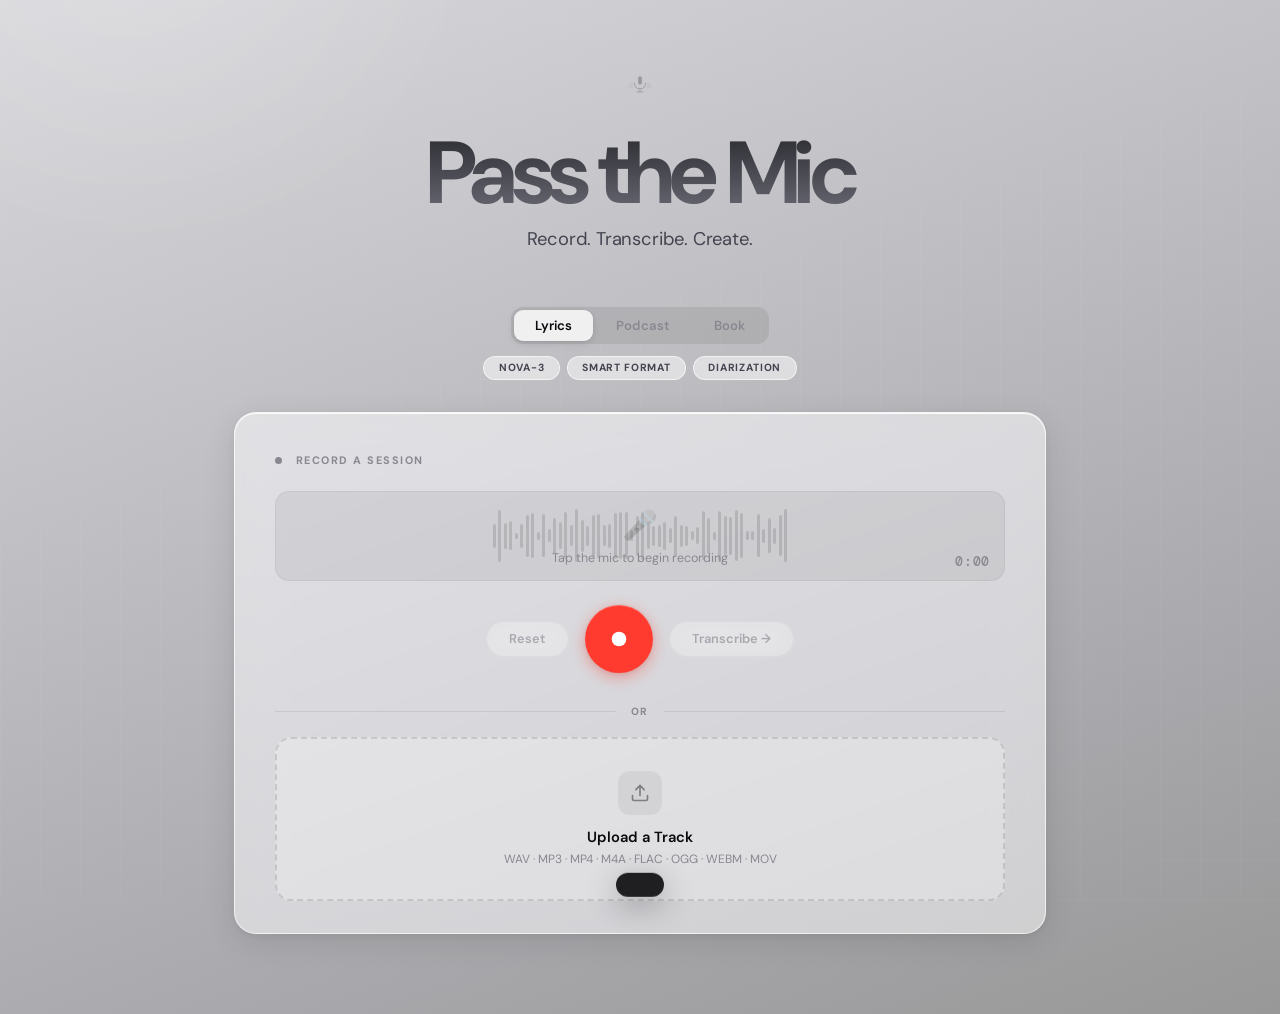
==== index.html @ ef10267d "Migrate to fast api and update styling" ====
<!DOCTYPE html>
<html>
<head>
<meta charset="utf-8">
<meta name="viewport" content="width=device-width, initial-scale=1">
<title>Pass the Mic</title>
<style>
  @import url('https://fonts.googleapis.com/css2?family=DM+Sans:wght@300;400;500;600;700&family=DM+Mono:wght@400;500&display=swap');

  * { box-sizing: border-box; margin: 0; padding: 0; }

  :root {
    --chrome-bg: linear-gradient(160deg, #d8d8dc 0%, #c8c8cc 25%, #b8b8bc 50%, #a8a8ac 75%, #989898 100%);
    --chrome-surface: rgba(255,255,255,0.55);
    --chrome-surface-2: rgba(255,255,255,0.35);
    --chrome-border: rgba(255,255,255,0.7);
    --chrome-border-2: rgba(255,255,255,0.3);
    --chrome-shadow: rgba(0,0,0,0.15);
    --chrome-shadow-deep: rgba(0,0,0,0.25);
    --text-primary: #0a0a0e;
    --text-secondary: #444450;
    --text-muted: #888890;
    --accent-red: #ff3b30;
    --accent-blue: #0a84ff;
    --accent-green: #30d158;
    --font: 'DM Sans', -apple-system, sans-serif;
    --mono: 'DM Mono', monospace;
    --radius: 22px;
    --radius-sm: 14px;
    --blur: blur(24px) saturate(200%);
  }

  body {
    font-family: var(--font);
    background: var(--chrome-bg);
    min-height: 100vh;
    overflow-x: hidden;
    position: relative;
  }

  body::before {
    content: '';
    position: fixed;
    inset: 0;
    background:
      repeating-linear-gradient(90deg, rgba(255,255,255,0.03) 0px, rgba(255,255,255,0.03) 1px, transparent 1px, transparent 40px),
      repeating-linear-gradient(0deg, rgba(255,255,255,0.03) 0px, rgba(255,255,255,0.03) 1px, transparent 1px, transparent 40px);
    pointer-events: none;
    z-index: 0;
  }

  body::after {
    content: '';
    position: fixed;
    top: -50%;
    left: -20%;
    width: 60%;
    height: 80%;
    background: radial-gradient(ellipse, rgba(255,255,255,0.18) 0%, transparent 70%);
    pointer-events: none;
    z-index: 0;
  }

  .studio-wrap {
    position: relative;
    z-index: 1;
    max-width: 860px;
    margin: 0 auto;
    padding: 2.5rem 1.5rem 4rem;
  }

  .header {
    text-align: center;
    padding: 2rem 0 1.5rem;
    position: relative;
  }

  .apple-logo {
    display: inline-block;
    width: 28px;
    height: 28px;
    margin-bottom: 1.5rem;
    opacity: 0.35;
  }

  .studio-title {
    font-size: 5.5rem;
    font-weight: 700;
    letter-spacing: -0.06em;
    line-height: 1;
    color: transparent;
    background: linear-gradient(180deg, #2a2a30 0%, #6a6a75 100%);
    -webkit-background-clip: text;
    background-clip: text;
    margin-bottom: 0.6rem;
  }

  .studio-sub {
    font-size: 1.15rem;
    font-weight: 400;
    color: var(--text-secondary);
    letter-spacing: -0.01em;
  }

  .mode-switcher {
    display: flex;
    justify-content: center;
    margin: 2rem 0 0.75rem;
  }

  .mode-track {
    display: flex;
    background: rgba(0,0,0,0.08);
    border-radius: 12px;
    padding: 3px;
    gap: 2px;
    position: relative;
  }

  .mode-btn {
    font-family: var(--font);
    font-size: 0.82rem;
    font-weight: 600;
    padding: 0.45rem 1.3rem;
    border-radius: 9px;
    border: none;
    cursor: pointer;
    color: var(--text-muted);
    background: transparent;
    transition: all 0.25s cubic-bezier(0.4,0,0.2,1);
    position: relative;
    z-index: 1;
    letter-spacing: 0.01em;
  }

  .mode-btn.active {
    background: rgba(255,255,255,0.8);
    color: var(--text-primary);
    box-shadow: 0 2px 8px rgba(0,0,0,0.12), 0 0.5px 2px rgba(0,0,0,0.08);
  }

  .pill-row {
    display: flex;
    justify-content: center;
    gap: 0.4rem;
    margin: 0.75rem 0 2rem;
    flex-wrap: wrap;
  }

  .pill {
    font-size: 0.65rem;
    font-weight: 700;
    letter-spacing: 0.08em;
    text-transform: uppercase;
    padding: 0.28rem 0.9rem;
    border-radius: 999px;
    background: rgba(255,255,255,0.5);
    border: 1px solid rgba(255,255,255,0.6);
    color: var(--text-secondary);
    backdrop-filter: blur(12px);
  }

  .glass {
    background: rgba(255,255,255,0.5);
    backdrop-filter: var(--blur);
    -webkit-backdrop-filter: var(--blur);
    border: 1px solid rgba(255,255,255,0.68);
    border-radius: var(--radius);
    box-shadow: 0 8px 32px rgba(0,0,0,0.1), 0 2px 8px rgba(0,0,0,0.06), inset 0 1px 0 rgba(255,255,255,0.9);
  }

  .record-panel {
    padding: 2.5rem 2.5rem 2rem;
    margin-bottom: 1rem;
  }

  .panel-label {
    font-size: 0.68rem;
    font-weight: 700;
    letter-spacing: 0.14em;
    text-transform: uppercase;
    color: var(--text-muted);
    margin-bottom: 1.5rem;
  }

  .waveform-area {
    background: rgba(0,0,0,0.06);
    border-radius: 14px;
    height: 90px;
    display: flex;
    align-items: center;
    justify-content: center;
    position: relative;
    overflow: hidden;
    margin-bottom: 1.5rem;
    border: 1px solid rgba(0,0,0,0.05);
  }

  .waveform-bars {
    display: flex;
    align-items: center;
    gap: 2.5px;
    height: 60px;
  }

  .wave-bar {
    width: 3px;
    border-radius: 2px;
    background: rgba(0,0,0,0.12);
    animation: none;
    transition: height 0.1s;
  }

  .wave-bar.active {
    background: var(--accent-red);
    animation: wavePulse 0.6s ease-in-out infinite alternate;
  }

  @keyframes wavePulse {
    from { transform: scaleY(0.3); }
    to { transform: scaleY(1); }
  }

  .wave-bar.active:nth-child(2n) { animation-delay: 0.08s; }
  .wave-bar.active:nth-child(3n) { animation-delay: 0.16s; }
  .wave-bar.active:nth-child(4n) { animation-delay: 0.24s; }
  .wave-bar.active:nth-child(5n) { animation-delay: 0.32s; }

  .timer {
    font-family: var(--mono);
    font-size: 0.8rem;
    font-weight: 500;
    color: var(--text-muted);
    position: absolute;
    bottom: 10px;
    right: 14px;
    letter-spacing: 0.05em;
  }

  .waveform-placeholder {
    font-size: 0.8rem;
    color: var(--text-muted);
    text-align: center;
  }

  .controls-row {
    display: flex;
    align-items: center;
    justify-content: center;
    gap: 1rem;
  }

  .btn-record {
    width: 68px;
    height: 68px;
    border-radius: 50%;
    border: none;
    cursor: pointer;
    display: flex;
    align-items: center;
    justify-content: center;
    transition: all 0.2s cubic-bezier(0.34,1.56,0.64,1);
    position: relative;
    background: var(--accent-red);
    box-shadow: 0 4px 16px rgba(255,59,48,0.4), 0 1px 4px rgba(0,0,0,0.1), inset 0 1px 0 rgba(255,255,255,0.2);
  }

  .btn-record:hover { transform: scale(1.06); }
  .btn-record:active { transform: scale(0.96); }

  .btn-record.recording {
    animation: recordPulse 1.5s ease-in-out infinite;
  }

  @keyframes recordPulse {
    0%, 100% { box-shadow: 0 4px 16px rgba(255,59,48,0.4), 0 1px 4px rgba(0,0,0,0.1); }
    50% { box-shadow: 0 4px 32px rgba(255,59,48,0.7), 0 0 0 10px rgba(255,59,48,0.12); }
  }

  .btn-record svg { pointer-events: none; }

  .btn-secondary {
    font-family: var(--font);
    font-size: 0.8rem;
    font-weight: 600;
    padding: 0.55rem 1.4rem;
    border-radius: 999px;
    border: 1px solid rgba(0,0,0,0.1);
    background: rgba(255,255,255,0.55);
    color: var(--text-secondary);
    cursor: pointer;
    backdrop-filter: blur(12px);
    transition: all 0.2s;
  }

  .btn-secondary:hover { background: rgba(255,255,255,0.8); color: var(--text-primary); }
  .btn-secondary:disabled { opacity: 0.35; cursor: default; }

  .divider {
    text-align: center;
    font-size: 0.65rem;
    font-weight: 700;
    letter-spacing: 0.18em;
    text-transform: uppercase;
    color: var(--text-muted);
    position: relative;
    margin: 1.2rem 0;
  }

  .divider::before, .divider::after {
    content: '';
    position: absolute;
    top: 50%;
    width: calc(50% - 24px);
    height: 1px;
    background: rgba(0,0,0,0.08);
  }
  .divider::before { left: 0; }
  .divider::after { right: 0; }

  .upload-zone {
    border: 2px dashed rgba(0,0,0,0.12);
    border-radius: 16px;
    padding: 2rem;
    text-align: center;
    cursor: pointer;
    transition: all 0.25s;
    background: rgba(255,255,255,0.25);
    position: relative;
  }

  .upload-zone:hover, .upload-zone.drag {
    border-color: var(--accent-blue);
    background: rgba(10,132,255,0.04);
  }

  .upload-icon {
    width: 44px;
    height: 44px;
    background: rgba(0,0,0,0.06);
    border-radius: 12px;
    display: flex;
    align-items: center;
    justify-content: center;
    margin: 0 auto 0.75rem;
  }

  .upload-title {
    font-size: 0.92rem;
    font-weight: 600;
    color: var(--text-primary);
    margin-bottom: 0.25rem;
  }

  .upload-sub {
    font-size: 0.75rem;
    color: var(--text-muted);
  }

  .upload-zone input[type=file] {
    position: absolute;
    inset: 0;
    opacity: 0;
    cursor: pointer;
  }

  .transcript-panel {
    padding: 2rem 2.5rem;
    margin-top: 1rem;
    display: none;
  }

  .transcript-panel.visible { display: block; }

  .transcript-header {
    display: flex;
    align-items: center;
    justify-content: space-between;
    margin-bottom: 1.25rem;
  }

  .transcript-title {
    font-size: 0.68rem;
    font-weight: 700;
    letter-spacing: 0.14em;
    text-transform: uppercase;
    color: var(--text-muted);
  }

  .transcript-body {
    font-size: 1rem;
    line-height: 1.9;
    color: var(--text-primary);
    min-height: 80px;
  }

  .transcript-body .speaker-tag {
    font-weight: 700;
    color: var(--accent-blue);
    margin-right: 0.3rem;
  }

  .action-row {
    display: flex;
    gap: 0.6rem;
    margin-top: 1.5rem;
    flex-wrap: wrap;
  }

  .btn-action {
    font-family: var(--font);
    font-size: 0.8rem;
    font-weight: 600;
    padding: 0.55rem 1.3rem;
    border-radius: 999px;
    border: none;
    cursor: pointer;
    transition: all 0.2s;
  }

  .btn-dark {
    background: rgba(10,10,14,0.85);
    color: white;
  }

  .btn-dark:hover { background: #000; }

  .btn-light {
    background: rgba(255,255,255,0.6);
    color: var(--text-secondary);
    border: 1px solid rgba(0,0,0,0.1);
    backdrop-filter: blur(12px);
  }

  .btn-light:hover { background: rgba(255,255,255,0.9); color: var(--text-primary); }

  .sessions-section { margin-top: 2rem; }

  .section-heading {
    font-size: 1.6rem;
    font-weight: 700;
    letter-spacing: -0.03em;
    color: var(--text-primary);
    margin-bottom: 1rem;
  }

  .session-card {
    padding: 1.2rem 1.5rem;
    margin-bottom: 0.6rem;
    transition: all 0.25s cubic-bezier(0.4,0,0.2,1);
    cursor: pointer;
  }

  .session-card:hover {
    transform: translateY(-2px);
    box-shadow: 0 12px 40px rgba(0,0,0,0.14), 0 4px 12px rgba(0,0,0,0.08), inset 0 1px 0 rgba(255,255,255,0.9) !important;
  }

  .session-meta {
    font-size: 0.68rem;
    font-weight: 600;
    letter-spacing: 0.06em;
    text-transform: uppercase;
    color: var(--text-muted);
    margin-bottom: 0.3rem;
    display: flex;
    align-items: center;
    gap: 0.5rem;
  }

  .session-name {
    font-size: 1rem;
    font-weight: 600;
    color: var(--text-primary);
    margin-bottom: 0.25rem;
    letter-spacing: -0.01em;
  }

  .session-preview {
    font-size: 0.85rem;
    color: var(--text-secondary);
    line-height: 1.5;
    overflow: hidden;
    display: -webkit-box;
    -webkit-line-clamp: 2;
    -webkit-box-orient: vertical;
  }

  .session-audio {
    margin-top: 0.5rem;
  }

  .session-audio audio {
    width: 100%;
    height: 32px;
  }

  .badge {
    font-size: 0.6rem;
    font-weight: 700;
    letter-spacing: 0.06em;
    text-transform: uppercase;
    padding: 0.2rem 0.6rem;
    border-radius: 999px;
    background: rgba(0,0,0,0.06);
    color: var(--text-muted);
  }

  .badge.lyrics { background: rgba(255,59,48,0.1); color: var(--accent-red); }
  .badge.podcast { background: rgba(10,132,255,0.1); color: var(--accent-blue); }
  .badge.book { background: rgba(48,209,88,0.1); color: #1a8a3a; }

  .status-dot {
    width: 7px;
    height: 7px;
    border-radius: 50%;
    display: inline-block;
    background: var(--text-muted);
  }
  .status-dot.live { background: var(--accent-red); animation: blink 1s ease-in-out infinite; }
  @keyframes blink { 0%,100%{opacity:1} 50%{opacity:0.4} }

  .toast {
    position: fixed;
    bottom: 2rem;
    left: 50%;
    transform: translateX(-50%) translateY(120%);
    background: rgba(10,10,14,0.9);
    color: white;
    font-size: 0.82rem;
    font-weight: 500;
    padding: 0.75rem 1.5rem;
    border-radius: 999px;
    backdrop-filter: blur(20px);
    transition: transform 0.35s cubic-bezier(0.34,1.56,0.64,1);
    z-index: 100;
    white-space: nowrap;
    box-shadow: 0 8px 32px rgba(0,0,0,0.3);
  }
  .toast.show { transform: translateX(-50%) translateY(0); }

  .transcribing-bar {
    display: none;
    align-items: center;
    gap: 0.75rem;
    padding: 0.85rem 1.25rem;
    background: rgba(10,132,255,0.06);
    border: 1px solid rgba(10,132,255,0.15);
    border-radius: var(--radius-sm);
    margin-top: 1rem;
  }

  .transcribing-bar.visible { display: flex; }

  .ai-dots {
    display: flex;
    gap: 4px;
    align-items: center;
  }

  .ai-dot {
    width: 5px;
    height: 5px;
    border-radius: 50%;
    background: var(--accent-blue);
    animation: aiPulse 1.2s ease-in-out infinite;
  }
  .ai-dot:nth-child(2) { animation-delay: 0.2s; }
  .ai-dot:nth-child(3) { animation-delay: 0.4s; }

  @keyframes aiPulse {
    0%,60%,100% { opacity: 0.3; transform: scale(0.8); }
    30% { opacity: 1; transform: scale(1.2); }
  }

  .ai-text {
    font-size: 0.8rem;
    font-weight: 500;
    color: var(--accent-blue);
  }

  ::-webkit-scrollbar { width: 6px; }
  ::-webkit-scrollbar-track { background: transparent; }
  ::-webkit-scrollbar-thumb { background: rgba(0,0,0,0.15); border-radius: 3px; }

  @media (max-width: 600px) {
    .studio-title { font-size: 3.5rem; }
    .record-panel, .transcript-panel { padding: 1.5rem; }
  }
</style>
</head>
<body>

<div class="studio-wrap">

  <!-- Header -->
  <div class="header">
    <svg class="apple-logo" viewBox="0 0 120 120" xmlns="http://www.w3.org/2000/svg">
      <rect x="52" y="18" width="16" height="36" rx="8" fill="#3c3c42"/>
      <path d="M36 48 Q36 72 60 72 Q84 72 84 48" fill="none" stroke="#3c3c42" stroke-width="3.5" stroke-linecap="round"/>
      <line x1="60" y1="72" x2="60" y2="85" stroke="#3c3c42" stroke-width="3.5" stroke-linecap="round"/>
      <line x1="46" y1="85" x2="74" y2="85" stroke="#3c3c42" stroke-width="3.5" stroke-linecap="round"/>
      <line x1="16" y1="54" x2="16" y2="64" stroke="#3c3c42" stroke-width="3" stroke-linecap="round" opacity="0.45"/>
      <line x1="25" y1="46" x2="25" y2="72" stroke="#3c3c42" stroke-width="3" stroke-linecap="round" opacity="0.38"/>
      <line x1="95" y1="46" x2="95" y2="72" stroke="#3c3c42" stroke-width="3" stroke-linecap="round" opacity="0.38"/>
      <line x1="104" y1="54" x2="104" y2="64" stroke="#3c3c42" stroke-width="3" stroke-linecap="round" opacity="0.45"/>
    </svg>
    <div class="studio-title">Pass the Mic</div>
    <div class="studio-sub">Record. Transcribe. Create.</div>
  </div>

  <!-- Mode Switcher -->
  <div class="mode-switcher">
    <div class="mode-track">
      <button class="mode-btn active" onclick="setMode('Lyrics')">Lyrics</button>
      <button class="mode-btn" onclick="setMode('Podcast')">Podcast</button>
      <button class="mode-btn" onclick="setMode('Book')">Book</button>
    </div>
  </div>

  <!-- Pills -->
  <div class="pill-row" id="pillRow">
    <span class="pill">Nova-3</span>
    <span class="pill">Smart Format</span>
    <span class="pill">Diarization</span>
  </div>

  <!-- Record Panel -->
  <div class="glass record-panel">
    <div class="panel-label">
      <span class="status-dot" id="statusDot"></span>
      &nbsp;
      <span id="panelLabelText">Record a session</span>
    </div>

    <!-- Waveform -->
    <div class="waveform-area">
      <div class="waveform-bars" id="waveBars"></div>
      <div class="waveform-placeholder" id="wavePlaceholder" style="position:absolute;">
        <div style="font-size:1.8rem;margin-bottom:0.4rem;opacity:0.25;">&#127908;</div>
        <div style="font-size:0.78rem;color:var(--text-muted);">Tap the mic to begin recording</div>
      </div>
      <div class="timer" id="timer">0:00</div>
    </div>

    <!-- Controls -->
    <div class="controls-row">
      <button class="btn-secondary" id="btnReset" onclick="resetRecording()" disabled>Reset</button>

      <button class="btn-record" id="btnRecord" onclick="toggleRecord()" title="Record">
        <svg id="recIcon" width="22" height="22" viewBox="0 0 24 24" fill="white">
          <circle cx="12" cy="12" r="8"/>
        </svg>
      </button>

      <button class="btn-secondary" id="btnTranscribe" onclick="transcribeRecording()" disabled>Transcribe &rarr;</button>
    </div>

    <!-- Divider -->
    <div class="divider" style="margin-top:2rem;">or</div>

    <!-- Upload -->
    <div class="upload-zone" id="uploadZone">
      <input type="file" accept=".wav,.mp3,.mp4,.m4a,.flac,.ogg,.webm,.mov,.avi,.mkv" onchange="handleUpload(this)">
      <div class="upload-icon">
        <svg width="20" height="20" viewBox="0 0 24 24" fill="none" stroke="rgba(0,0,0,0.4)" stroke-width="2" stroke-linecap="round">
          <path d="M21 15v4a2 2 0 01-2 2H5a2 2 0 01-2-2v-4M17 8l-5-5-5 5M12 3v12"/>
        </svg>
      </div>
      <div class="upload-title" id="uploadTitle">Upload a Track</div>
      <div class="upload-sub">WAV &middot; MP3 &middot; MP4 &middot; M4A &middot; FLAC &middot; OGG &middot; WEBM &middot; MOV</div>
    </div>

    <!-- AI Transcribing Bar -->
    <div class="transcribing-bar" id="transcribingBar">
      <div class="ai-dots">
        <div class="ai-dot"></div>
        <div class="ai-dot"></div>
        <div class="ai-dot"></div>
      </div>
      <div class="ai-text">AI is transcribing your audio with Nova-3&hellip;</div>
    </div>
  </div>

  <!-- Transcript Panel -->
  <div class="glass transcript-panel" id="transcriptPanel">
    <div class="transcript-header">
      <div class="transcript-title">Transcript</div>
      <div style="display:flex;gap:0.5rem;">
        <button class="btn-secondary" onclick="copyTranscript()" style="font-size:0.72rem;padding:0.35rem 0.9rem;">Copy</button>
      </div>
    </div>
    <div class="transcript-body" id="transcriptBody"></div>
    <div class="action-row">
      <button class="btn-action btn-dark" onclick="downloadTranscript()">Download Transcript</button>
      <button class="btn-action btn-light" onclick="saveSession()">Save Session</button>
    </div>
  </div>

  <!-- Sessions -->
  <div class="sessions-section" id="sessionsSection" style="display:none;">
    <div class="section-heading">Your Sessions</div>
    <div id="sessionsList"></div>
  </div>

</div>

<!-- Toast -->
<div class="toast" id="toast"></div>

<script>
  // ── State ──
  let currentMode = 'Lyrics';
  let isRecording = false;
  let timerInterval = null;
  let elapsed = 0;
  let mediaRecorder = null;
  let audioChunks = [];
  let recordedBlob = null;
  let sessions = [];

  // Last transcription result + audio blob for saving
  let lastResult = null;
  let lastAudioBlob = null;

  const MODE_PILLS = {
    Lyrics: ['Nova-3', 'Smart Format', 'Diarization'],
    Podcast: ['Nova-3', 'Speaker Labels', 'Show Notes'],
    Book: ['Nova-3', 'Chapters', 'Narrator Mode']
  };

  const MODE_UPLOAD_LABELS = {
    Lyrics: 'Upload a Track',
    Podcast: 'Upload an Episode',
    Book: 'Upload a Chapter'
  };

  // ── Mode Switcher ──
  function setMode(mode) {
    currentMode = mode;
    document.querySelectorAll('.mode-btn').forEach(b => {
      b.classList.toggle('active', b.textContent === mode);
    });
    document.getElementById('pillRow').innerHTML =
      MODE_PILLS[mode].map(p => '<span class="pill">' + p + '</span>').join('');
    document.getElementById('uploadTitle').textContent = MODE_UPLOAD_LABELS[mode];
  }

  // ── Waveform ──
  function buildWaveBars() {
    const bars = document.getElementById('waveBars');
    bars.innerHTML = '';
    for (let i = 0; i < 54; i++) {
      const bar = document.createElement('div');
      bar.className = 'wave-bar';
      bar.style.height = (Math.floor(Math.random() * 48) + 6) + 'px';
      bars.appendChild(bar);
    }
  }

  function animateWave(on) {
    document.querySelectorAll('.wave-bar').forEach(b => b.classList.toggle('active', on));
  }

  function updateTimer() {
    elapsed++;
    const m = Math.floor(elapsed / 60);
    const s = elapsed % 60;
    document.getElementById('timer').textContent = m + ':' + String(s).padStart(2, '0');
    if (isRecording) {
      document.querySelectorAll('.wave-bar').forEach(bar => {
        bar.style.height = (Math.random() * 52 + 6) + 'px';
      });
    }
  }

  // ── Recording (real MediaRecorder) ──
  function toggleRecord() {
    if (isRecording) {
      stopRecording();
    } else {
      startRecording();
    }
  }

  async function startRecording() {
    try {
      const stream = await navigator.mediaDevices.getUserMedia({ audio: true });
      audioChunks = [];
      mediaRecorder = new MediaRecorder(stream);

      mediaRecorder.ondataavailable = function(e) {
        if (e.data.size > 0) audioChunks.push(e.data);
      };

      mediaRecorder.onstop = function() {
        recordedBlob = new Blob(audioChunks, { type: 'audio/webm' });
        stream.getTracks().forEach(t => t.stop());
      };

      mediaRecorder.start();
      isRecording = true;
      buildWaveBars();
      animateWave(true);
      document.getElementById('wavePlaceholder').style.display = 'none';
      document.getElementById('btnRecord').classList.add('recording');
      document.getElementById('recIcon').innerHTML = '<rect x="7" y="7" width="10" height="10" rx="2" fill="white"/>';
      document.getElementById('statusDot').classList.add('live');
      document.getElementById('panelLabelText').textContent = 'Recording\u2026';
      document.getElementById('btnReset').disabled = false;
      document.getElementById('btnTranscribe').disabled = true;
      elapsed = 0;
      timerInterval = setInterval(updateTimer, 1000);
      showToast('Recording started');
    } catch (err) {
      showToast('Microphone access denied');
    }
  }

  function stopRecording() {
    if (mediaRecorder && mediaRecorder.state !== 'inactive') {
      mediaRecorder.stop();
    }
    isRecording = false;
    clearInterval(timerInterval);
    animateWave(false);
    document.getElementById('btnRecord').classList.remove('recording');
    document.getElementById('recIcon').innerHTML = '<circle cx="12" cy="12" r="8"/>';
    document.getElementById('statusDot').classList.remove('live');
    document.getElementById('panelLabelText').textContent = 'Recording complete \u2014 ready to transcribe';
    document.getElementById('btnTranscribe').disabled = false;
    showToast('Recording stopped \u00b7 ' + document.getElementById('timer').textContent);
  }

  function resetRecording() {
    isRecording = false;
    clearInterval(timerInterval);
    if (mediaRecorder && mediaRecorder.state !== 'inactive') {
      mediaRecorder.stop();
    }
    mediaRecorder = null;
    recordedBlob = null;
    audioChunks = [];
    elapsed = 0;
    document.getElementById('timer').textContent = '0:00';
    animateWave(false);
    document.getElementById('wavePlaceholder').style.display = 'block';
    document.getElementById('btnRecord').classList.remove('recording');
    document.getElementById('recIcon').innerHTML = '<circle cx="12" cy="12" r="8"/>';
    document.getElementById('statusDot').classList.remove('live');
    document.getElementById('panelLabelText').textContent = 'Record a session';
    document.getElementById('btnReset').disabled = true;
    document.getElementById('btnTranscribe').disabled = true;
    document.getElementById('transcriptPanel').classList.remove('visible');
  }

  // ── Transcribe recorded audio ──
  async function transcribeRecording() {
    if (!recordedBlob) {
      showToast('No recording to transcribe');
      return;
    }
    const bar = document.getElementById('transcribingBar');
    bar.classList.add('visible');
    document.getElementById('btnTranscribe').disabled = true;

    const formData = new FormData();
    formData.append('file', recordedBlob, 'recording.webm');
    formData.append('mode', currentMode);

    try {
      const res = await fetch('/transcribe', { method: 'POST', body: formData });
      const result = await res.json();
      bar.classList.remove('visible');

      if (result.transcript && result.transcript.trim()) {
        lastResult = result;
        lastAudioBlob = recordedBlob;
        showTranscript(formatTranscript(result));
      } else {
        showToast('No speech detected');
      }
    } catch (e) {
      bar.classList.remove('visible');
      showToast('Transcription failed');
    }
  }

  // ── Upload & transcribe file ──
  async function handleUpload(input) {
    if (!input.files || !input.files[0]) return;
    const file = input.files[0];
    document.getElementById('uploadTitle').textContent = file.name;

    const bar = document.getElementById('transcribingBar');
    bar.classList.add('visible');
    buildWaveBars();
    document.getElementById('wavePlaceholder').style.display = 'none';
    showToast('Uploading & analyzing\u2026');

    const formData = new FormData();
    formData.append('file', file);
    formData.append('mode', currentMode);

    try {
      const res = await fetch('/transcribe', { method: 'POST', body: formData });
      const result = await res.json();
      bar.classList.remove('visible');

      if (result.transcript && result.transcript.trim()) {
        lastResult = result;
        lastAudioBlob = file;
        showTranscript(formatTranscript(result));
      } else {
        showToast('No speech detected');
      }
    } catch (e) {
      bar.classList.remove('visible');
      showToast('Upload failed');
    }
  }

  // ── Format transcript HTML ──
  function formatTranscript(result) {
    if (currentMode === 'Podcast' && result.speakers && result.speakers.length) {
      return result.speakers.map(function(seg) {
        return '<p><span class="speaker-tag">Speaker ' + (seg.speaker + 1) + ':</span> ' + escapeHtml(seg.text) + '</p>';
      }).join('');
    }
    if (currentMode === 'Book') {
      return result.transcript.split('\n\n').map(function(p) {
        return '<p style="text-indent:2em;">' + escapeHtml(p) + '</p>';
      }).join('');
    }
    return result.transcript.split('\n\n').map(function(p) {
      return '<p>' + escapeHtml(p) + '</p>';
    }).join('');
  }

  function escapeHtml(text) {
    var div = document.createElement('div');
    div.textContent = text;
    return div.innerHTML;
  }

  // ── Show / copy / download transcript ──
  function showTranscript(html) {
    document.getElementById('transcriptBody').innerHTML = html;
    var panel = document.getElementById('transcriptPanel');
    panel.classList.add('visible');
    panel.scrollIntoView({ behavior: 'smooth', block: 'nearest' });
    showToast('Transcription complete');
  }

  function copyTranscript() {
    var text = document.getElementById('transcriptBody').innerText;
    navigator.clipboard.writeText(text).catch(function() {});
    showToast('Copied to clipboard');
  }

  function downloadTranscript() {
    var text = document.getElementById('transcriptBody').innerText;
    var blob = new Blob([text], { type: 'text/plain' });
    var a = document.createElement('a');
    a.href = URL.createObjectURL(blob);
    a.download = 'transcript.txt';
    a.click();
    showToast('Downloading transcript\u2026');
  }

  // ── Save session to server ──
  async function saveSession() {
    if (!lastResult || !lastAudioBlob) {
      showToast('Nothing to save yet');
      return;
    }
    var formData = new FormData();
    formData.append('file', lastAudioBlob, lastAudioBlob.name || 'recording.webm');
    formData.append('title', currentMode === 'Lyrics' ? 'Freestyle Session' :
                             currentMode === 'Podcast' ? 'Episode Recording' : 'Chapter Draft');
    formData.append('mode', currentMode);
    formData.append('transcript', lastResult.transcript);
    formData.append('speakers', JSON.stringify(lastResult.speakers || []));

    try {
      var res = await fetch('/save', { method: 'POST', body: formData });
      var data = await res.json();
      if (data.status === 'saved') {
        showToast('Session saved');
        loadSessions();
      } else {
        showToast('Save failed');
      }
    } catch (e) {
      showToast('Save failed');
    }
  }

  // ── Load & render sessions from server ──
  async function loadSessions() {
    try {
      var res = await fetch('/sessions');
      sessions = await res.json();
      renderSessions();
    } catch (e) {
      // Server might not be running yet
    }
  }

  function renderSessions() {
    if (sessions.length === 0) {
      document.getElementById('sessionsSection').style.display = 'none';
      return;
    }
    document.getElementById('sessionsSection').style.display = 'block';
    document.getElementById('sessionsList').innerHTML = sessions.map(function(s) {
      var dt = new Date(s.timestamp);
      var dateStr = dt.toLocaleDateString('en-US', { month: 'short', day: 'numeric', year: 'numeric' });
      var timeStr = dt.toLocaleTimeString('en-US', { hour: 'numeric', minute: '2-digit' });
      var mode = s.mode || 'Lyrics';
      var title = s.title || 'Untitled';
      var preview = (s.transcript || '').slice(0, 120);
      if ((s.transcript || '').length > 120) preview += '\u2026';

      var audioHtml = s.audio_file
        ? '<div class="session-audio"><audio controls preload="none" src="/recordings/' + encodeURIComponent(s.audio_file) + '"></audio></div>'
        : '';

      return '<div class="glass session-card">' +
        '<div class="session-meta">' +
          '<span>' + dateStr + ' &middot; ' + timeStr + '</span>' +
          '<span class="badge ' + mode.toLowerCase() + '">' + mode + '</span>' +
        '</div>' +
        '<div class="session-name">' + escapeHtml(title) + '</div>' +
        '<div class="session-preview">' + escapeHtml(preview) + '</div>' +
        audioHtml +
      '</div>';
    }).join('');
  }

  // ── Toast ──
  function showToast(msg) {
    var t = document.getElementById('toast');
    t.textContent = msg;
    t.classList.add('show');
    clearTimeout(t._timeout);
    t._timeout = setTimeout(function() { t.classList.remove('show'); }, 2500);
  }

  // ── Drag & drop ──
  var zone = document.getElementById('uploadZone');
  zone.addEventListener('dragover', function(e) { e.preventDefault(); zone.classList.add('drag'); });
  zone.addEventListener('dragleave', function() { zone.classList.remove('drag'); });
  zone.addEventListener('drop', function(e) { e.preventDefault(); zone.classList.remove('drag'); });

  // ── Init ──
  buildWaveBars();
  loadSessions();
</script>
</body>
</html>
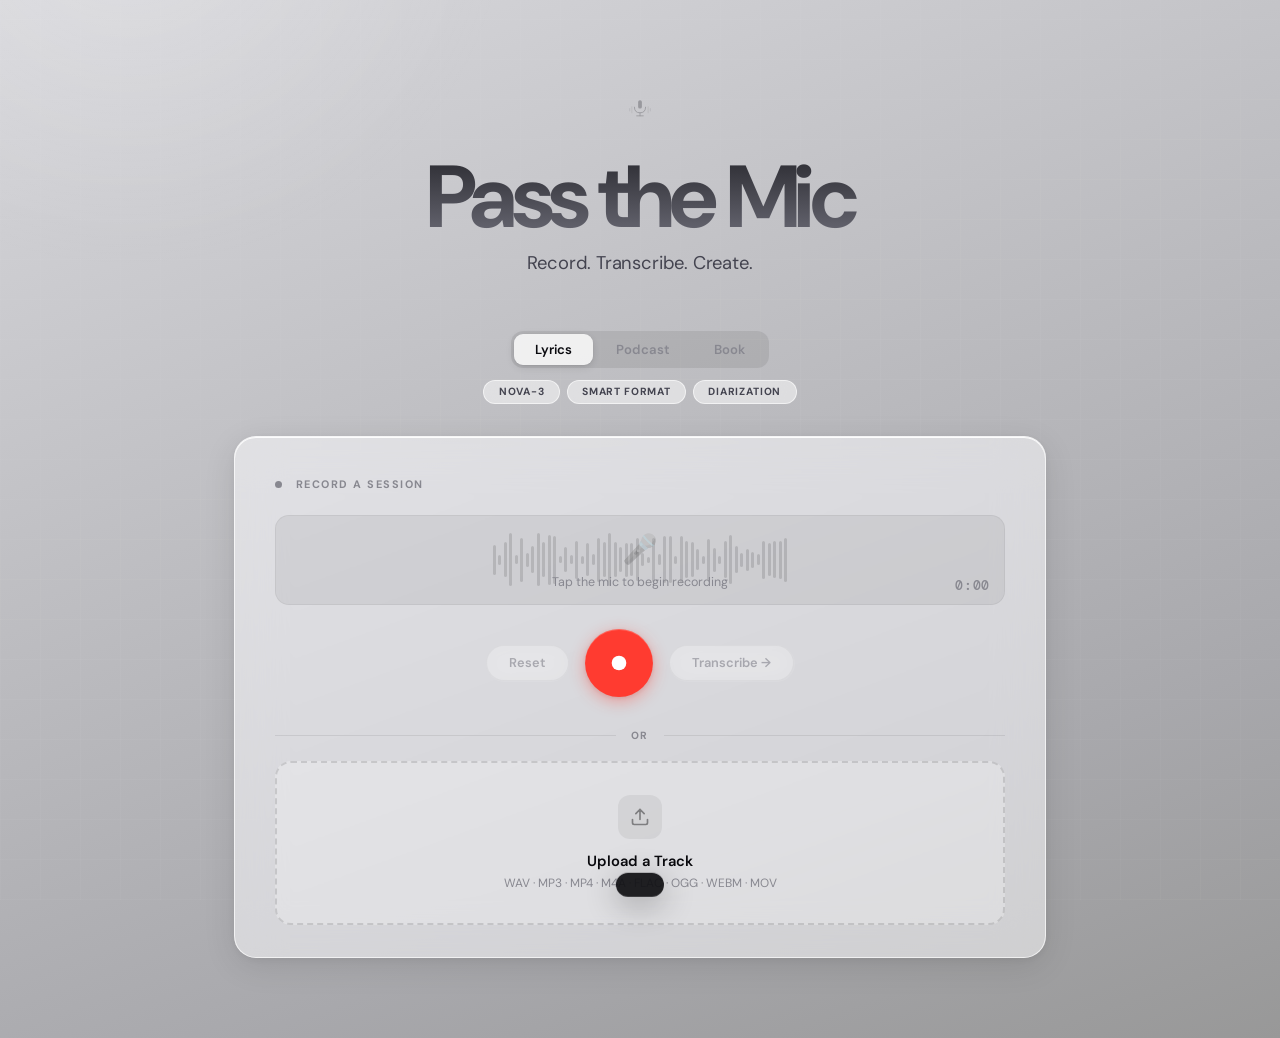
==== commit 468ed4c0: "Enable Oauth with google so save files to their google drive" ====
--- a/index.html
+++ b/index.html
@@ -583,6 +583,72 @@
   ::-webkit-scrollbar-track { background: transparent; }
   ::-webkit-scrollbar-thumb { background: rgba(0,0,0,0.15); border-radius: 3px; }
 
+  /* ── Auth Bar ── */
+  .auth-bar {
+    display: flex;
+    align-items: center;
+    justify-content: flex-end;
+    gap: 0.75rem;
+    padding: 0.75rem 0;
+  }
+
+  .auth-bar .user-info {
+    display: flex;
+    align-items: center;
+    gap: 0.5rem;
+    font-size: 0.8rem;
+    font-weight: 500;
+    color: var(--text-secondary);
+  }
+
+  .auth-bar .user-avatar {
+    width: 28px;
+    height: 28px;
+    border-radius: 50%;
+    border: 1px solid rgba(255,255,255,0.6);
+  }
+
+  .auth-bar .btn-auth {
+    font-family: var(--font);
+    font-size: 0.75rem;
+    font-weight: 600;
+    padding: 0.4rem 1rem;
+    border-radius: 999px;
+    border: 1px solid rgba(0,0,0,0.1);
+    background: rgba(255,255,255,0.55);
+    color: var(--text-secondary);
+    cursor: pointer;
+    backdrop-filter: blur(12px);
+    transition: all 0.2s;
+    text-decoration: none;
+    display: inline-flex;
+    align-items: center;
+    gap: 0.4rem;
+  }
+
+  .auth-bar .btn-auth:hover {
+    background: rgba(255,255,255,0.8);
+    color: var(--text-primary);
+  }
+
+  .auth-bar .btn-auth.google {
+    background: rgba(255,255,255,0.75);
+    color: var(--text-primary);
+  }
+
+  .save-login-hint {
+    font-size: 0.78rem;
+    color: var(--text-muted);
+    text-align: center;
+    margin-top: 0.5rem;
+  }
+
+  .save-login-hint a {
+    color: var(--accent-blue);
+    text-decoration: none;
+    font-weight: 600;
+  }
+
   @media (max-width: 600px) {
     .studio-title { font-size: 3.5rem; }
     .record-panel, .transcript-panel { padding: 1.5rem; }
@@ -592,6 +658,11 @@
 <body>
 
 <div class="studio-wrap">
+
+  <!-- Auth Bar -->
+  <div class="auth-bar" id="authBar">
+    <!-- Populated by JS -->
+  </div>
 
   <!-- Header -->
   <div class="header">
@@ -693,7 +764,10 @@
     <div class="transcript-body" id="transcriptBody"></div>
     <div class="action-row">
       <button class="btn-action btn-dark" onclick="downloadTranscript()">Download Transcript</button>
-      <button class="btn-action btn-light" onclick="saveSession()">Save Session</button>
+      <button class="btn-action btn-light" id="btnSave" onclick="saveSession()">Save to Drive</button>
+    </div>
+    <div class="save-login-hint" id="saveHint" style="display:none;">
+      <a href="/auth/login">Sign in with Google</a> to save sessions to your Drive
     </div>
   </div>
 
@@ -718,6 +792,7 @@
   let audioChunks = [];
   let recordedBlob = null;
   let sessions = [];
+  let isLoggedIn = false;
 
   // Last transcription result + audio blob for saving
   let lastResult = null;
@@ -734,6 +809,40 @@
     Podcast: 'Upload an Episode',
     Book: 'Upload a Chapter'
   };
+
+  // ── Auth ──
+  async function checkAuth() {
+    try {
+      var res = await fetch('/auth/me');
+      var data = await res.json();
+      var bar = document.getElementById('authBar');
+      isLoggedIn = data.logged_in;
+
+      if (data.logged_in) {
+        var avatarHtml = data.picture
+          ? '<img class="user-avatar" src="' + data.picture + '" alt="">'
+          : '';
+        bar.innerHTML =
+          '<div class="user-info">' +
+            avatarHtml +
+            '<span>' + escapeHtml(data.name) + '</span>' +
+          '</div>' +
+          '<a href="/auth/logout" class="btn-auth">Sign out</a>';
+        document.getElementById('btnSave').style.display = '';
+        document.getElementById('saveHint').style.display = 'none';
+      } else {
+        bar.innerHTML =
+          '<a href="/auth/login" class="btn-auth google">' +
+            '<svg width="14" height="14" viewBox="0 0 24 24"><path d="M22.56 12.25c0-.78-.07-1.53-.2-2.25H12v4.26h5.92a5.06 5.06 0 01-2.2 3.32v2.77h3.57c2.08-1.92 3.28-4.74 3.28-8.1z" fill="#4285F4"/><path d="M12 23c2.97 0 5.46-.98 7.28-2.66l-3.57-2.77c-.98.66-2.23 1.06-3.71 1.06-2.86 0-5.29-1.93-6.16-4.53H2.18v2.84C3.99 20.53 7.7 23 12 23z" fill="#34A853"/><path d="M5.84 14.09c-.22-.66-.35-1.36-.35-2.09s.13-1.43.35-2.09V7.07H2.18C1.43 8.55 1 10.22 1 12s.43 3.45 1.18 4.93l2.85-2.22.81-.62z" fill="#FBBC05"/><path d="M12 5.38c1.62 0 3.06.56 4.21 1.64l3.15-3.15C17.45 2.09 14.97 1 12 1 7.7 1 3.99 3.47 2.18 7.07l3.66 2.84c.87-2.6 3.3-4.53 6.16-4.53z" fill="#EA4335"/></svg>' +
+            'Sign in with Google' +
+          '</a>';
+        document.getElementById('btnSave').style.display = 'none';
+        document.getElementById('saveHint').style.display = 'block';
+      }
+    } catch (e) {
+      // Auth endpoint not available
+    }
+  }
 
   // ── Mode Switcher ──
   function setMode(mode) {
@@ -968,8 +1077,12 @@
     showToast('Downloading transcript\u2026');
   }
 
-  // ── Save session to server ──
+  // ── Save session to Google Drive ──
   async function saveSession() {
+    if (!isLoggedIn) {
+      window.location.href = '/auth/login';
+      return;
+    }
     if (!lastResult || !lastAudioBlob) {
       showToast('Nothing to save yet');
       return;
@@ -982,11 +1095,17 @@
     formData.append('transcript', lastResult.transcript);
     formData.append('speakers', JSON.stringify(lastResult.speakers || []));
 
+    showToast('Saving to Google Drive\u2026');
+
     try {
       var res = await fetch('/save', { method: 'POST', body: formData });
+      if (res.status === 401) {
+        window.location.href = '/auth/login';
+        return;
+      }
       var data = await res.json();
       if (data.status === 'saved') {
-        showToast('Session saved');
+        showToast('Saved to Google Drive');
         loadSessions();
       } else {
         showToast('Save failed');
@@ -996,14 +1115,14 @@
     }
   }
 
-  // ── Load & render sessions from server ──
+  // ── Load & render sessions from Google Drive ──
   async function loadSessions() {
     try {
       var res = await fetch('/sessions');
       sessions = await res.json();
       renderSessions();
     } catch (e) {
-      // Server might not be running yet
+      // Not available
     }
   }
 
@@ -1022,10 +1141,6 @@
       var preview = (s.transcript || '').slice(0, 120);
       if ((s.transcript || '').length > 120) preview += '\u2026';
 
-      var audioHtml = s.audio_file
-        ? '<div class="session-audio"><audio controls preload="none" src="/recordings/' + encodeURIComponent(s.audio_file) + '"></audio></div>'
-        : '';
-
       return '<div class="glass session-card">' +
         '<div class="session-meta">' +
           '<span>' + dateStr + ' &middot; ' + timeStr + '</span>' +
@@ -1033,7 +1148,6 @@
         '</div>' +
         '<div class="session-name">' + escapeHtml(title) + '</div>' +
         '<div class="session-preview">' + escapeHtml(preview) + '</div>' +
-        audioHtml +
       '</div>';
     }).join('');
   }
@@ -1055,6 +1169,7 @@
 
   // ── Init ──
   buildWaveBars();
+  checkAuth();
   loadSessions();
 </script>
 </body>
